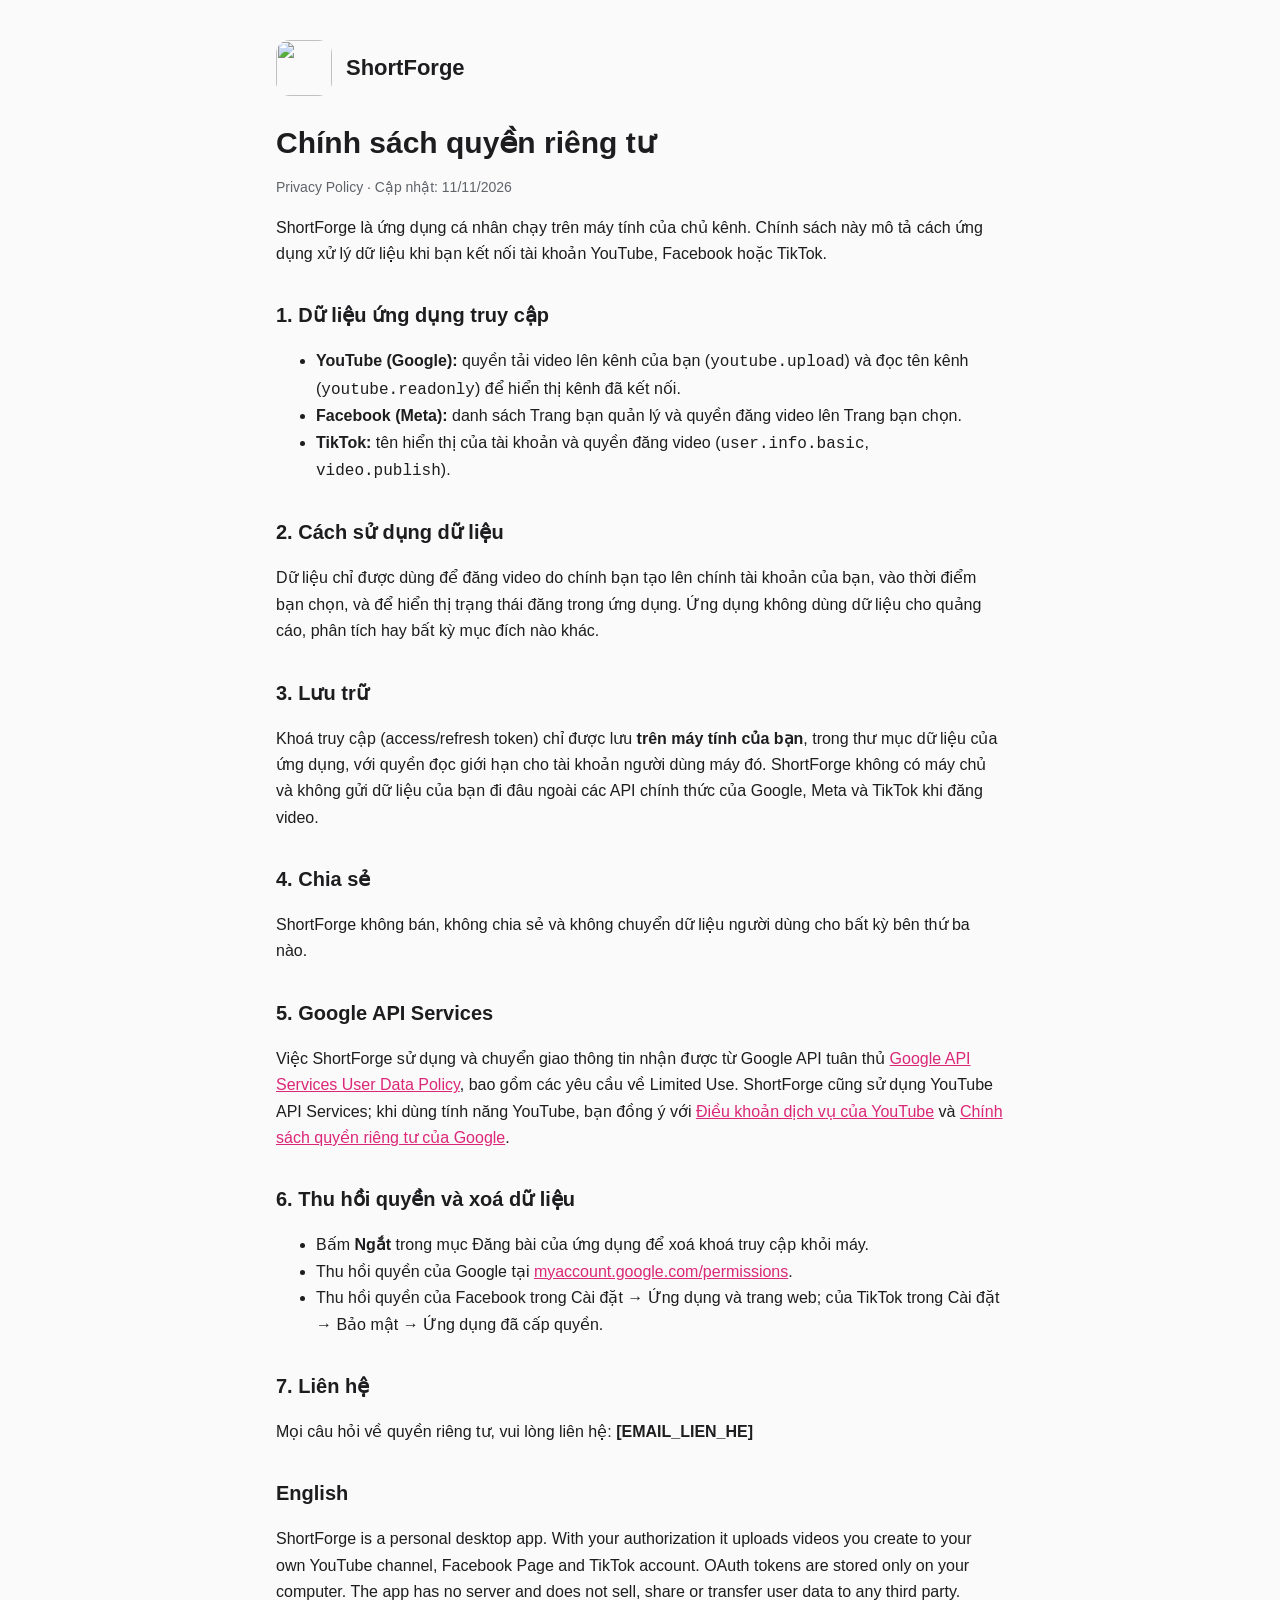
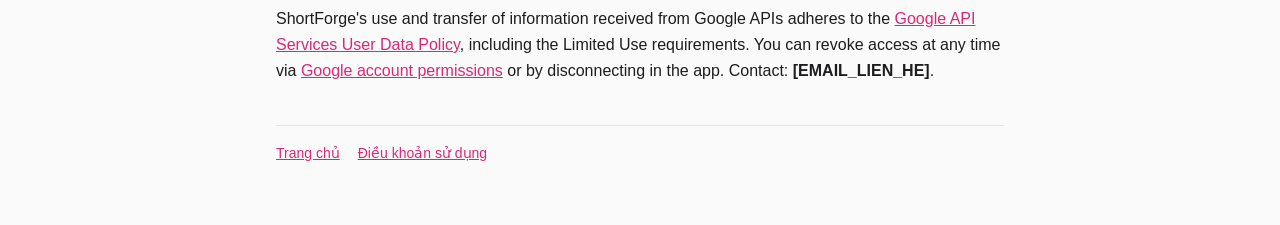
==== privacy.html @ a095d534 "Add files via upload" ====
<!doctype html>
<html lang="vi">
<head>
<meta charset="utf-8">
<meta name="viewport" content="width=device-width, initial-scale=1">
<title>ShortForge Privacy</title>
<link rel="icon" href="icon.png">
<link rel="stylesheet" href="style.css">
</head>
<body>
<main>
  <header><img src="icon.png" alt=""><a href="index.html">ShortForge</a></header>
  <h1>Chính sách quyền riêng tư</h1>
  <p class="muted">Privacy Policy · Cập nhật: 11/11/2026</p>

  <p>ShortForge là ứng dụng cá nhân chạy trên máy tính của chủ kênh. Chính sách này mô tả cách ứng dụng
     xử lý dữ liệu khi bạn kết nối tài khoản YouTube, Facebook hoặc TikTok.</p>

  <h2>1. Dữ liệu ứng dụng truy cập</h2>
  <ul>
    <li><strong>YouTube (Google):</strong> quyền tải video lên kênh của bạn (<code>youtube.upload</code>) và đọc tên kênh
        (<code>youtube.readonly</code>) để hiển thị kênh đã kết nối.</li>
    <li><strong>Facebook (Meta):</strong> danh sách Trang bạn quản lý và quyền đăng video lên Trang bạn chọn.</li>
    <li><strong>TikTok:</strong> tên hiển thị của tài khoản và quyền đăng video (<code>user.info.basic</code>, <code>video.publish</code>).</li>
  </ul>

  <h2>2. Cách sử dụng dữ liệu</h2>
  <p>Dữ liệu chỉ được dùng để đăng video do chính bạn tạo lên chính tài khoản của bạn, vào thời điểm bạn chọn,
     và để hiển thị trạng thái đăng trong ứng dụng. Ứng dụng không dùng dữ liệu cho quảng cáo, phân tích
     hay bất kỳ mục đích nào khác.</p>

  <h2>3. Lưu trữ</h2>
  <p>Khoá truy cập (access/refresh token) chỉ được lưu <strong>trên máy tính của bạn</strong>, trong thư mục dữ liệu
     của ứng dụng, với quyền đọc giới hạn cho tài khoản người dùng máy đó. ShortForge không có máy chủ và không gửi
     dữ liệu của bạn đi đâu ngoài các API chính thức của Google, Meta và TikTok khi đăng video.</p>

  <h2>4. Chia sẻ</h2>
  <p>ShortForge không bán, không chia sẻ và không chuyển dữ liệu người dùng cho bất kỳ bên thứ ba nào.</p>

  <h2>5. Google API Services</h2>
  <p>Việc ShortForge sử dụng và chuyển giao thông tin nhận được từ Google API tuân thủ
     <a href="https://developers.google.com/terms/api-services-user-data-policy">Google API Services User Data Policy</a>,
     bao gồm các yêu cầu về Limited Use. ShortForge cũng sử dụng YouTube API Services; khi dùng tính năng YouTube,
     bạn đồng ý với <a href="https://www.youtube.com/t/terms">Điều khoản dịch vụ của YouTube</a> và
     <a href="https://policies.google.com/privacy">Chính sách quyền riêng tư của Google</a>.</p>

  <h2>6. Thu hồi quyền và xoá dữ liệu</h2>
  <ul>
    <li>Bấm <strong>Ngắt</strong> trong mục Đăng bài của ứng dụng để xoá khoá truy cập khỏi máy.</li>
    <li>Thu hồi quyền của Google tại <a href="https://myaccount.google.com/permissions">myaccount.google.com/permissions</a>.</li>
    <li>Thu hồi quyền của Facebook trong Cài đặt → Ứng dụng và trang web; của TikTok trong Cài đặt → Bảo mật → Ứng dụng đã cấp quyền.</li>
  </ul>

  <h2>7. Liên hệ</h2>
  <p>Mọi câu hỏi về quyền riêng tư, vui lòng liên hệ: <strong>[EMAIL_LIEN_HE]</strong></p>

  <h2>English</h2>
  <p>ShortForge is a personal desktop app. With your authorization it uploads videos you create to your own
     YouTube channel, Facebook Page and TikTok account. OAuth tokens are stored only on your computer. The app has
     no server and does not sell, share or transfer user data to any third party. ShortForge's use and transfer of
     information received from Google APIs adheres to the
     <a href="https://developers.google.com/terms/api-services-user-data-policy">Google API Services User Data Policy</a>,
     including the Limited Use requirements. You can revoke access at any time via
     <a href="https://myaccount.google.com/permissions">Google account permissions</a> or by disconnecting in the app.
     Contact: <strong>[EMAIL_LIEN_HE]</strong>.</p>

  <nav>
    <a href="index.html">Trang chủ</a>
    <a href="terms.html">Điều khoản sử dụng</a>
  </nav>
</main>
</body>
</html>
---- style.css ----
:root { --bg: #fafafa; --fg: #1d1d1f; --muted: #5f6368; --accent: #db2777; --card: #fff; --line: #e5e5ea; }
@media (prefers-color-scheme: dark) {
  :root { --bg: #111114; --fg: #f2f2f7; --muted: #a1a1aa; --accent: #f472b6; --card: #1c1c21; --line: #2c2c33; }
}
* { box-sizing: border-box; }
body { margin: 0; background: var(--bg); color: var(--fg); font: 16px/1.65 -apple-system, "Segoe UI", Roboto, sans-serif; }
main { max-width: 760px; margin: 0 auto; padding: 40px 16px 64px; }
header { display: flex; align-items: center; gap: 14px; margin-bottom: 28px; }
header img { width: 56px; height: 56px; border-radius: 14px; }
header a { color: inherit; text-decoration: none; font-weight: 700; font-size: 22px; }
h1 { font-size: 30px; line-height: 1.25; margin: 0 0 8px; }
h2 { font-size: 20px; margin: 32px 0 8px; }
p, li { color: var(--fg); }
.muted { color: var(--muted); font-size: 14px; }
.card { background: var(--card); border: 1px solid var(--line); border-radius: 14px; padding: 20px; margin: 16px 0; }
nav { margin-top: 40px; padding-top: 16px; border-top: 1px solid var(--line); display: flex; gap: 18px; flex-wrap: wrap; font-size: 14px; }
a { color: var(--accent); }
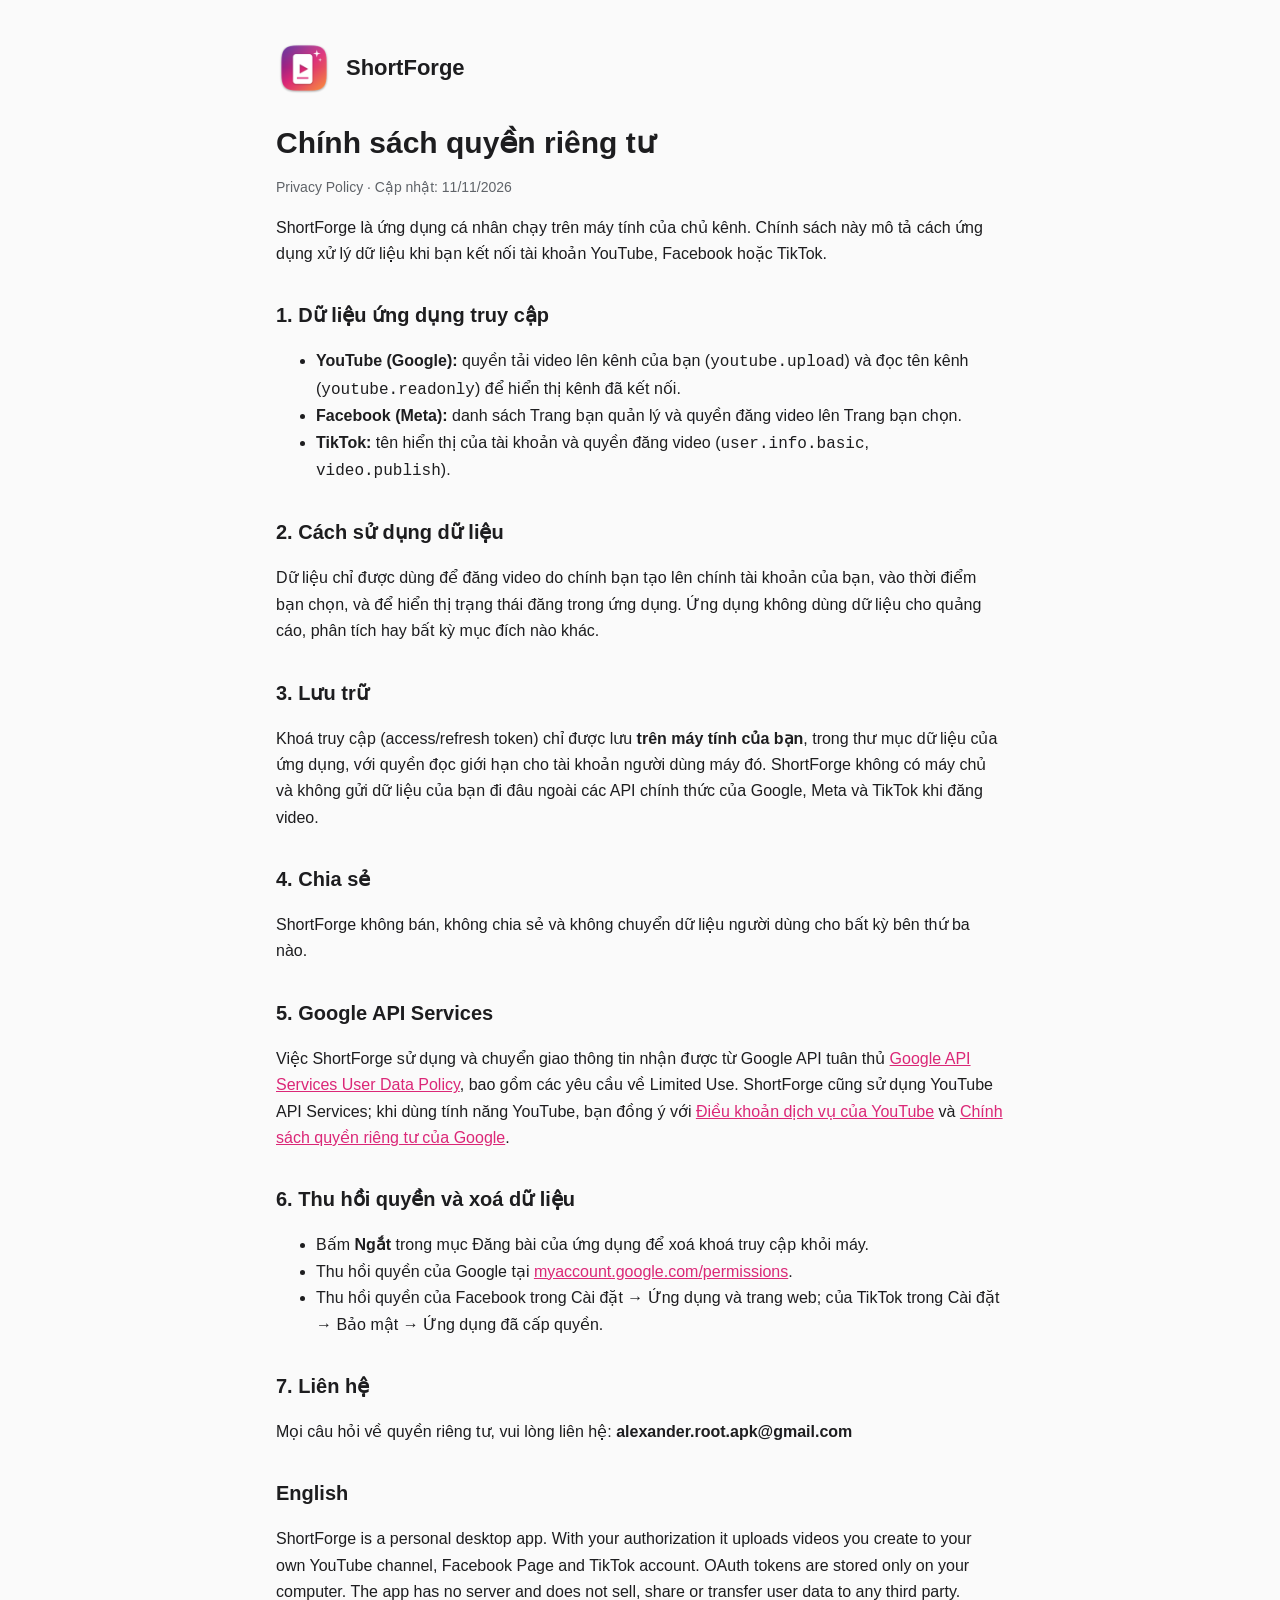
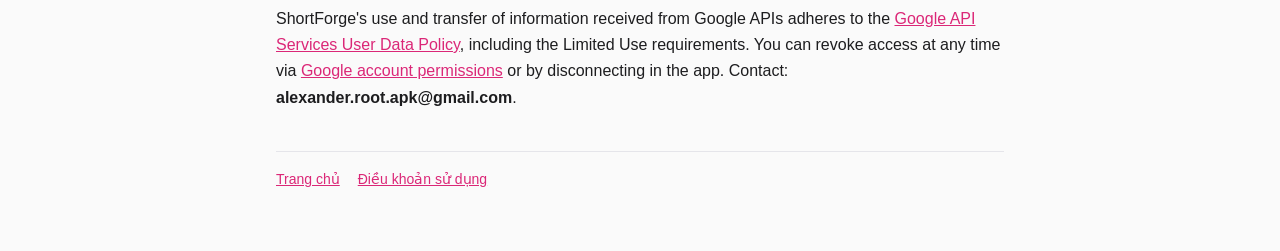
==== commit 9949696f: "Add files via upload" ====
--- a/privacy.html
+++ b/privacy.html
@@ -52,7 +52,7 @@
   </ul>
 
   <h2>7. Liên hệ</h2>
-  <p>Mọi câu hỏi về quyền riêng tư, vui lòng liên hệ: <strong>[EMAIL_LIEN_HE]</strong></p>
+  <p>Mọi câu hỏi về quyền riêng tư, vui lòng liên hệ: <strong>alexander.root.apk@gmail.com</strong></p>
 
   <h2>English</h2>
   <p>ShortForge is a personal desktop app. With your authorization it uploads videos you create to your own
@@ -62,7 +62,7 @@
      <a href="https://developers.google.com/terms/api-services-user-data-policy">Google API Services User Data Policy</a>,
      including the Limited Use requirements. You can revoke access at any time via
      <a href="https://myaccount.google.com/permissions">Google account permissions</a> or by disconnecting in the app.
-     Contact: <strong>[EMAIL_LIEN_HE]</strong>.</p>
+     Contact: <strong>alexander.root.apk@gmail.com</strong>.</p>
 
   <nav>
     <a href="index.html">Trang chủ</a>
